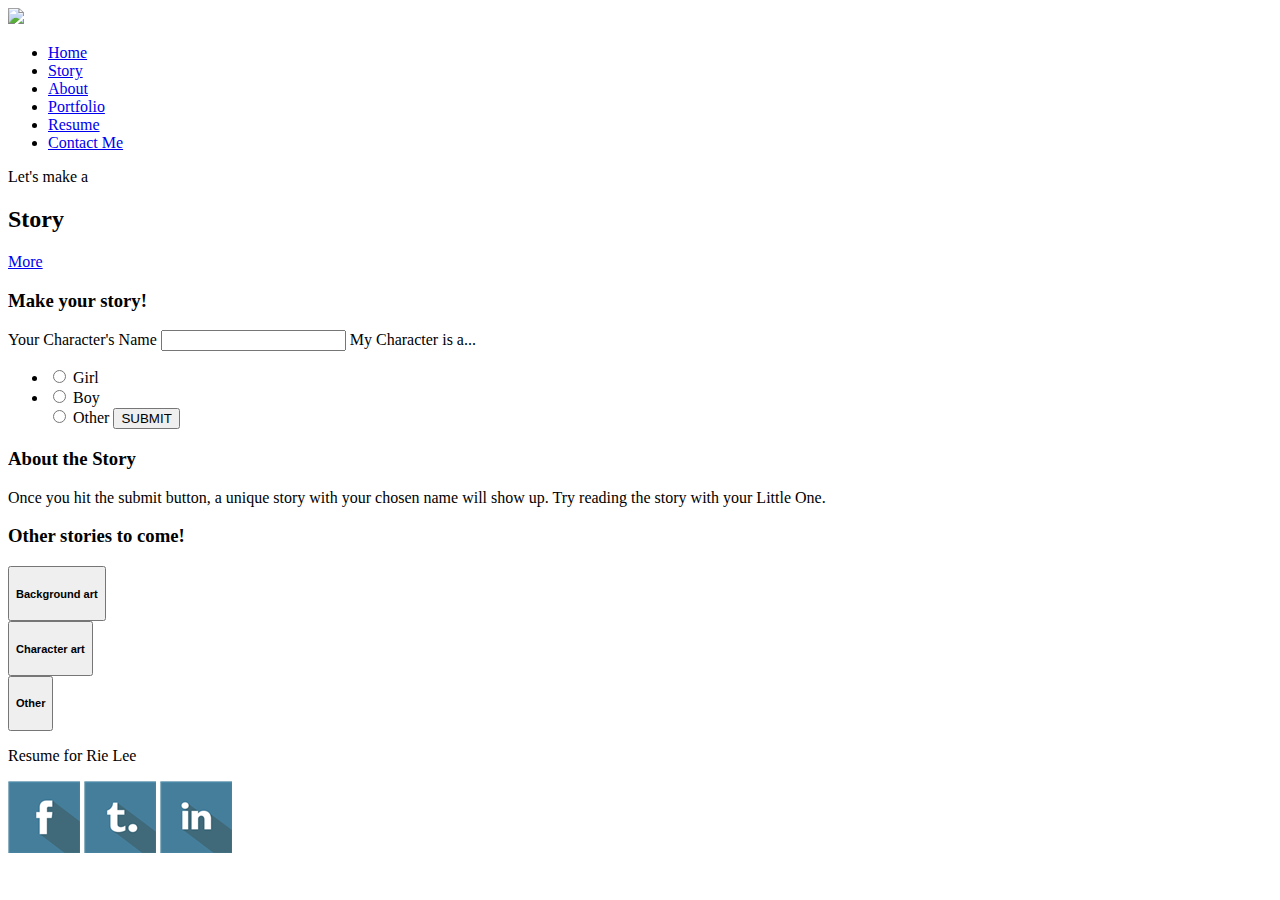
==== pop/index.html @ 54a5421c "Start" ====
<!DOCTYPE html>
<html lang="en">
<html>
	<head>
		<title>Iceland</title>
		<meta charset="utf-8"/>
		<link rel="stylesheet" href="assets/css/main.css"/>
		<link href="https://fonts.googleapis.com/css?family=Lato:400,400i|Raleway:500,600" rel="stylesheet">
	</head>
	<body>

		<!-- Header -->
			<header>
				<div class="starthome">
					<img src="images/home1.jpg"/>
				</div>
				<nav>
					<ul>
						<li><a href="#intro">Home</a></li>
						<li><a href="#one">Story</a></li>
						<li><a href="#two">About</a></li>
						<li><a href="#three">Portfolio</a></li>
						<li><a href="#four">Resume</a></li>
						<li><a href="#five">Contact Me</a></li>
					</ul>
				</nav>
			</header>

		<!-- Intro -->
			<section id="intro">
				<div class="content">
						<p>Let's make a</p>
						<h2>Story</h2>
				</div>
				<footer>
					<a href="#one" class="button style2 down">More</a>
					</footer>
			</section>

		<!-- One -->
			<section id="one" class="story">
				<div class="form-story">
      <form method="post">
        <h3 class="form-header">Make your story!</h3>
        <label>Your Character's Name</label>
        <input type="text" id="name">
				<label>My Character is a...</label>
				<ul>
 				<li>
					<input type="radio" id="f-option" name="selector">
	 				<label for="f-option">Girl</label>
 				</li>
 				<li>
	 			<input type="radio" id="m-option" name="selector">
	 			<label for="m-option">Boy</label>
 				</li>
				<input type="radio" id="x-option" name="selector">
	 			<label for="m-option">Other</label>
 				</li>
        <button id="submit">SUBMIT</button>
      </form>
			</section>

		<!-- Two -->
			<section id="two" class="about">
				<h3>About the Story</h3>
				<p>Once you hit the submit button, a unique story with your chosen name will show up. Try reading the story with your Little One. </p>
			</section>

			<!-- Three -->
			<section id="three" class="portfolio">
				<h3>Other stories to come!</h3>
				<p></p>
					 <section class="paintings">
						 <button id="bgart"><h5>Background art</h5></button>
						 <br>
						 <button id="charaart"><h5>Character art</h5></button>
						 <br>
						 <button id="otherart"><h5>Other</h5></button>
					 </section>
			</section>

			<!-- Four -->
			<section id="four" class="resume">
					<p>Resume for Rie Lee</p>
			</section>

			<!-- five -->

			<footer id="five">
			 <div>
			 	<a href="https://www.facebook.com/riewlee/"><img src="images/facebook.png"/></a>
				<a href="https://jupitrie.tumblr.com/"><img src="images/tumblr.png"/></a>
				<a href="https://www.linkedin.com/in/rie-grindall-648a57a0/"><img src="images/linkedin.png"/></a>
			 </div>
			</footer>

		<!-- Scripts -->
			<script src="assets/js/jquery-2.1.3.js"></script>
			<script src="main.js"></script>
	</body>
</html>
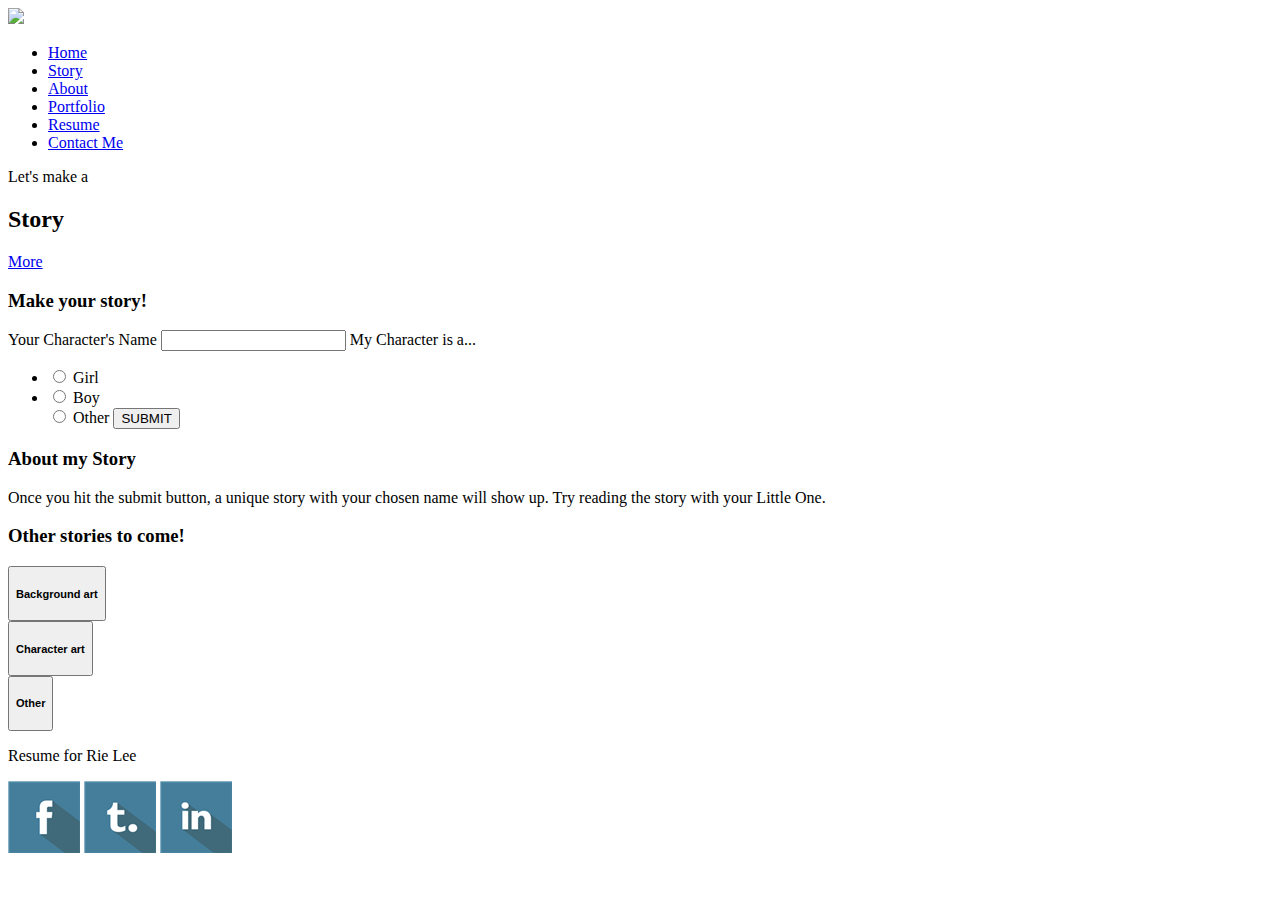
==== commit f2ea5ec1: "change the copy" ====
--- a/pop/index.html
+++ b/pop/index.html
@@ -63,7 +63,7 @@
 
 		<!-- Two -->
 			<section id="two" class="about">
-				<h3>About the Story</h3>
+				<h3>About my Story</h3>
 				<p>Once you hit the submit button, a unique story with your chosen name will show up. Try reading the story with your Little One. </p>
 			</section>
 
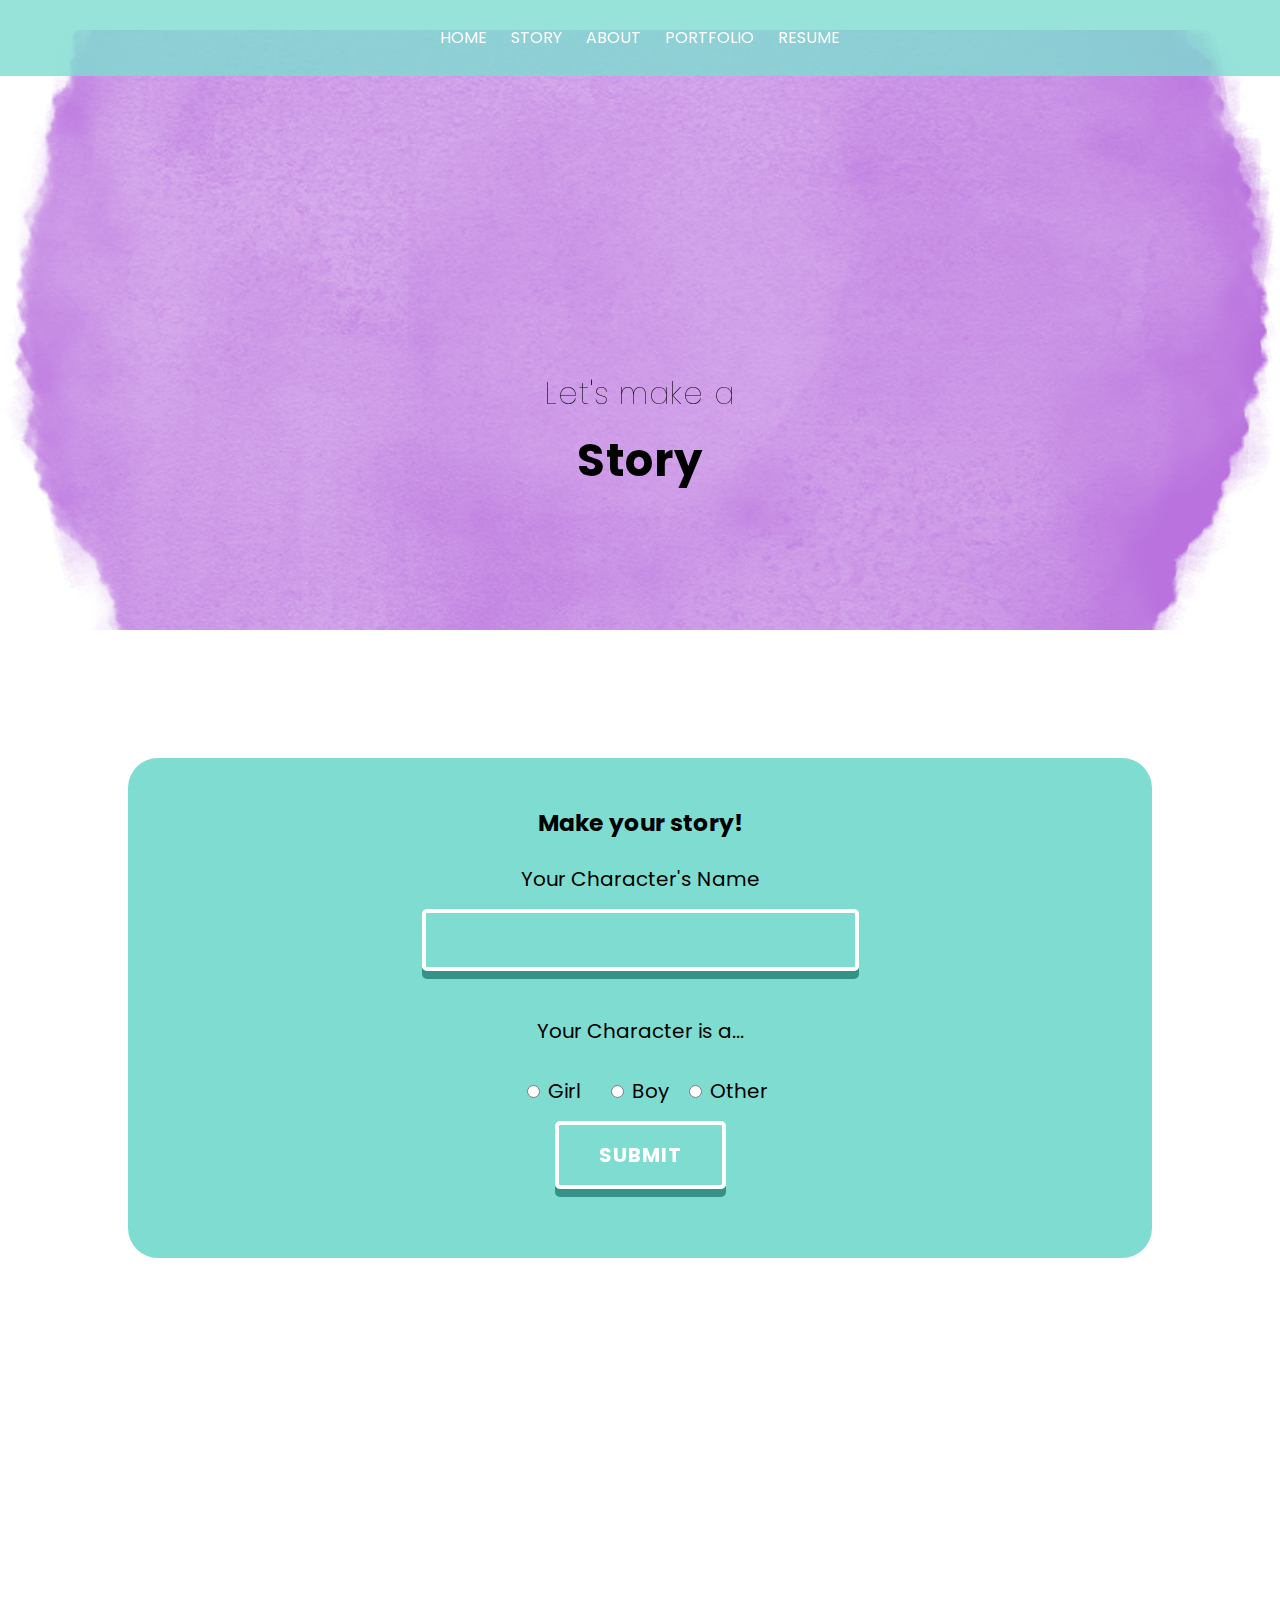
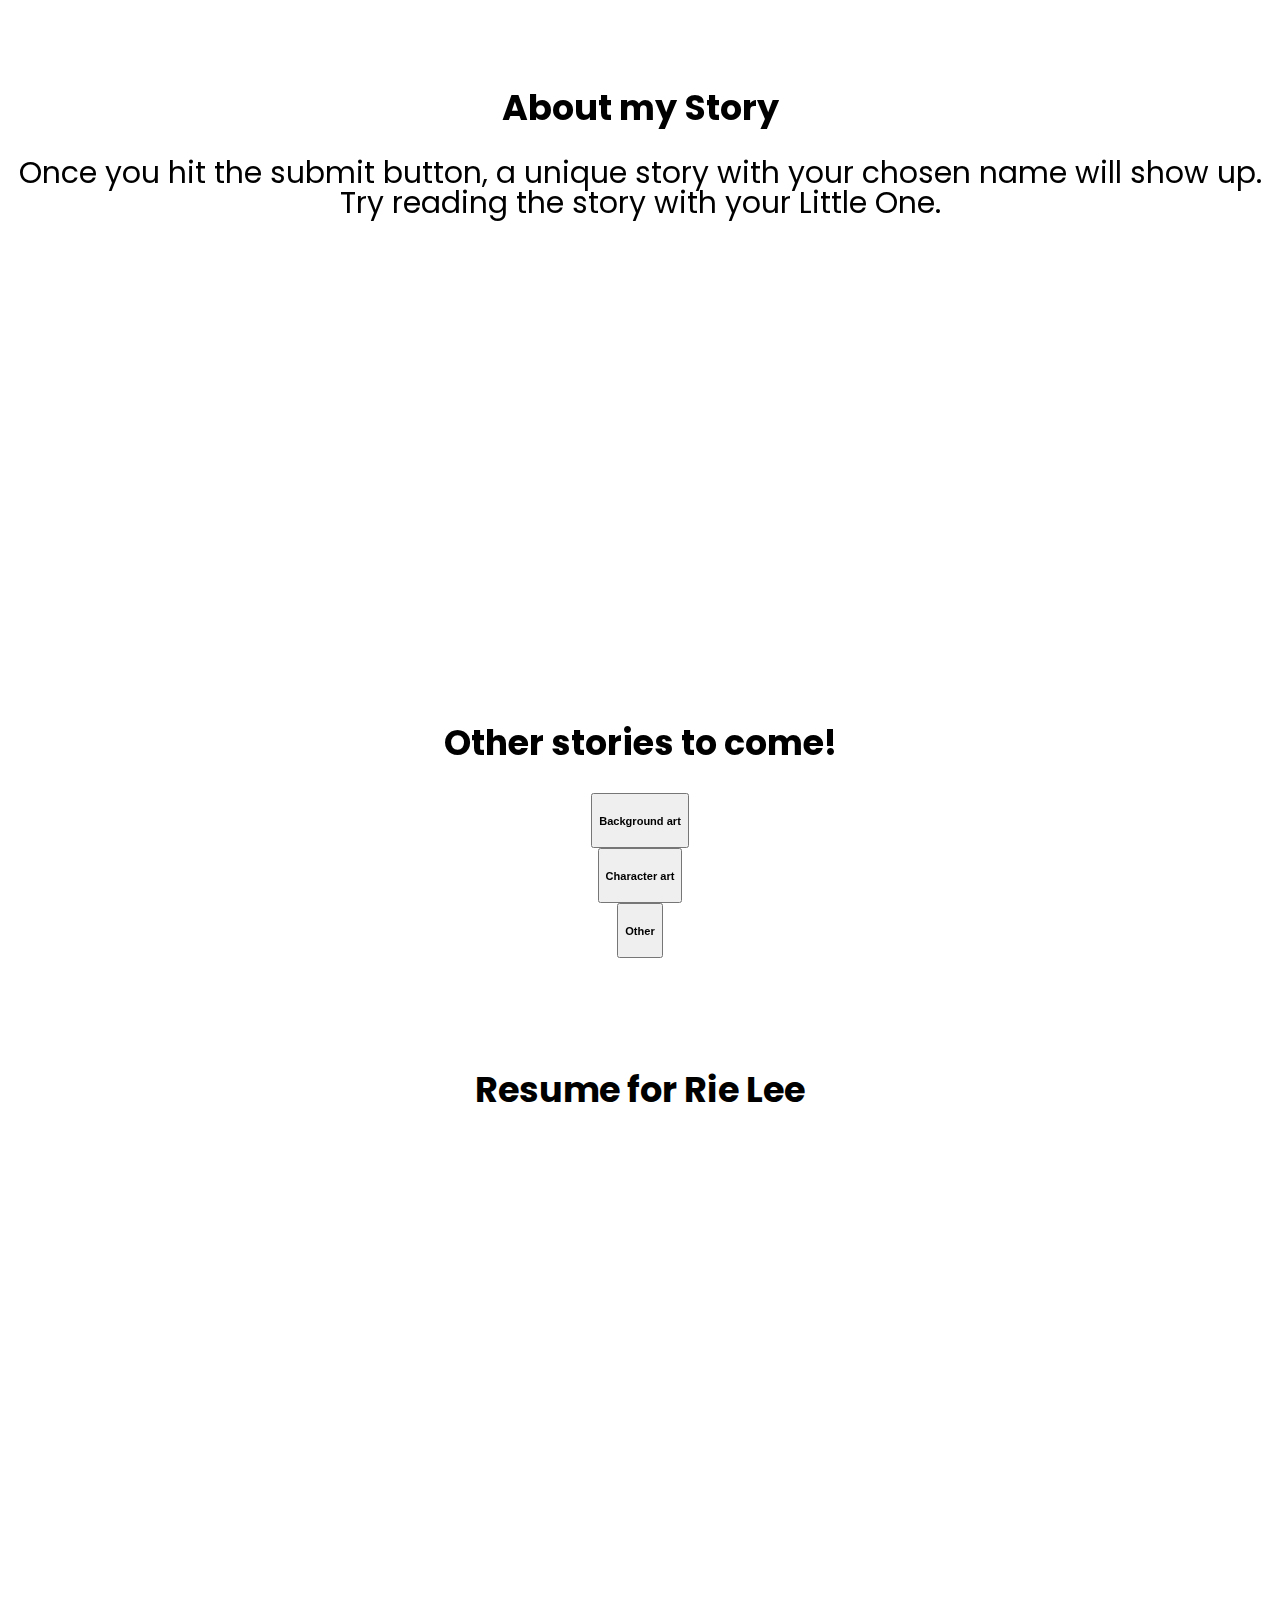
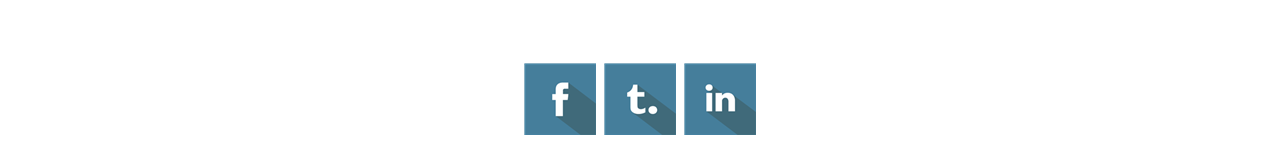
==== commit 464c07d3: "added new css" ====
--- a/pop/index.html
+++ b/pop/index.html
@@ -2,17 +2,16 @@
 <html lang="en">
 <html>
 	<head>
-		<title>Iceland</title>
+		<title>Story Time</title>
 		<meta charset="utf-8"/>
-		<link rel="stylesheet" href="assets/css/main.css"/>
-		<link href="https://fonts.googleapis.com/css?family=Lato:400,400i|Raleway:500,600" rel="stylesheet">
+		<link rel="stylesheet" href="css/main1.css"/>
+<link href="https://fonts.googleapis.com/css?family=Poppins" rel="stylesheet">
 	</head>
 	<body>
 
 		<!-- Header -->
 			<header>
 				<div class="starthome">
-					<img src="images/home1.jpg"/>
 				</div>
 				<nav>
 					<ul>
@@ -21,7 +20,6 @@
 						<li><a href="#two">About</a></li>
 						<li><a href="#three">Portfolio</a></li>
 						<li><a href="#four">Resume</a></li>
-						<li><a href="#five">Contact Me</a></li>
 					</ul>
 				</nav>
 			</header>
@@ -32,9 +30,6 @@
 						<p>Let's make a</p>
 						<h2>Story</h2>
 				</div>
-				<footer>
-					<a href="#one" class="button style2 down">More</a>
-					</footer>
 			</section>
 
 		<!-- One -->
@@ -42,9 +37,9 @@
 				<div class="form-story">
       <form method="post">
         <h3 class="form-header">Make your story!</h3>
-        <label>Your Character's Name</label>
-        <input type="text" id="name">
-				<label>My Character is a...</label>
+        <label>Your Character's Name</label><br>
+        <input type="text" id="name"><br><br>
+				<label>Your Character is a...</label><br>
 				<ul>
  				<li>
 					<input type="radio" id="f-option" name="selector">
@@ -56,7 +51,7 @@
  				</li>
 				<input type="radio" id="x-option" name="selector">
 	 			<label for="m-option">Other</label>
- 				</li>
+			</li><br>
         <button id="submit">SUBMIT</button>
       </form>
 			</section>
@@ -82,7 +77,7 @@
 
 			<!-- Four -->
 			<section id="four" class="resume">
-					<p>Resume for Rie Lee</p>
+					<h3>Resume for Rie Lee</h3>
 			</section>
 
 			<!-- five -->
--- a/pop/css/main1.css
+++ b/pop/css/main1.css
@@ -0,0 +1,179 @@
+/*body*/
+html {
+  height: 100%;
+}
+
+body {
+  font-family: 'Poppins', sans-serif;
+  font-size: 30px;
+  height: 100%;
+  min-width: 320px;
+  margin: 0;
+  text-align: center;
+  margin-top: 0;
+}
+
+  nav {
+    position: fixed;
+    text-transform: uppercase;
+    top: 0;
+    font-size: 16px;
+    background: rgba(125,220,208,0.8);
+    line-height: 1.5em;
+    width: 100%;
+    text-align: center;
+
+    /*display: none;*/
+  }
+
+  nav a::before {
+    color: #fff;
+    content: attr(data-hover);
+    position: absolute;
+    -webkit-transition: -webkit-transform 0.3s, opacity 0.3s;
+    -moz-transition: -moz-transform 0.3s, opacity 0.3s;
+    transition: transform 0.3s, opacity 0.3s;
+  }
+
+
+
+
+  ul {
+    padding: 10px;
+
+  }
+nav a{
+  color: white;
+  text-decoration: none;
+
+}
+  li {
+    display: inline;
+    padding: 0px 10px 0px 10px;
+}
+
+  section {
+  display: block;
+  height: 600px;
+  background-size: cover;
+  background-position: center;
+
+}
+
+  img {
+
+}
+/*header*/
+
+#intro {
+  background-image: url("../images/solid.png");
+  background-size: cover;
+  font-weight: lighter;
+  height: 600px;
+  margin: auto;
+  vertical-align: middle;
+}
+.content {
+  top: 50%;
+  transform: translateY(50%);
+  line-height: 1em;
+  position: relative;
+  letter-spacing: 1px;
+}
+
+#intro p h2 {
+
+
+}
+/*one*/
+
+#one {
+  background-image: url(images/book2.jpg);
+
+
+}
+
+form {
+  background-color: #7fdcd0;
+  font-size: 20px;
+  padding: 24px;
+  margin: 10%;
+  border-radius: 30px;
+}
+
+#submit:hover {
+    background-color: rgba(255, 255, 255, 0.5);
+    color: #369286;
+    top: 2px;
+    box-shadow: 0 4px #369286;
+    transition: all .5s ease-in-out;
+}
+#submit {
+    box-shadow: 0 8px #369286;
+    border: solid 4px white;
+    font-family: inherit;
+    font-size: inherit;
+    color: white;
+    background: none;
+    cursor: pointer;
+    padding: 15px 40px;
+    display: inline-block;
+    margin: 15px 30px;
+    text-transform: uppercase;
+    letter-spacing: 1px;
+    font-weight: 700;
+    outline: none;
+    position: relative;
+    border-radius: 5px;
+}
+
+#name {
+    box-shadow: 0 8px #369286;
+    border: solid 4px white;
+    font-family: inherit;
+    font-size: inherit;
+    color: white;
+    background: none;
+    cursor: pointer;
+    padding: 12px 18px;
+    display: inline-block;
+    margin: 15px 30px;
+    letter-spacing: 1px;
+    font-weight: 700;
+    border-radius: 5px;
+}
+
+
+/*two*/
+
+#two {
+  background-image: url(images/book2.jpg);
+  top: 50%;
+  transform: translateY(50%);
+  line-height: 1em;
+}
+
+/*three*/
+
+#three {
+  background-image: url(images/book2.jpg);
+  top: 50%;
+  transform: translateY(50%);
+  line-height: 1em;
+}
+
+.paintings {
+  display: inline;
+}
+
+/*four*/
+
+#four {
+  background-image: url(images/book2.jpg);
+}
+
+/*footer*/
+
+#five {
+  background-image: url(images/endbook.jpg);
+}
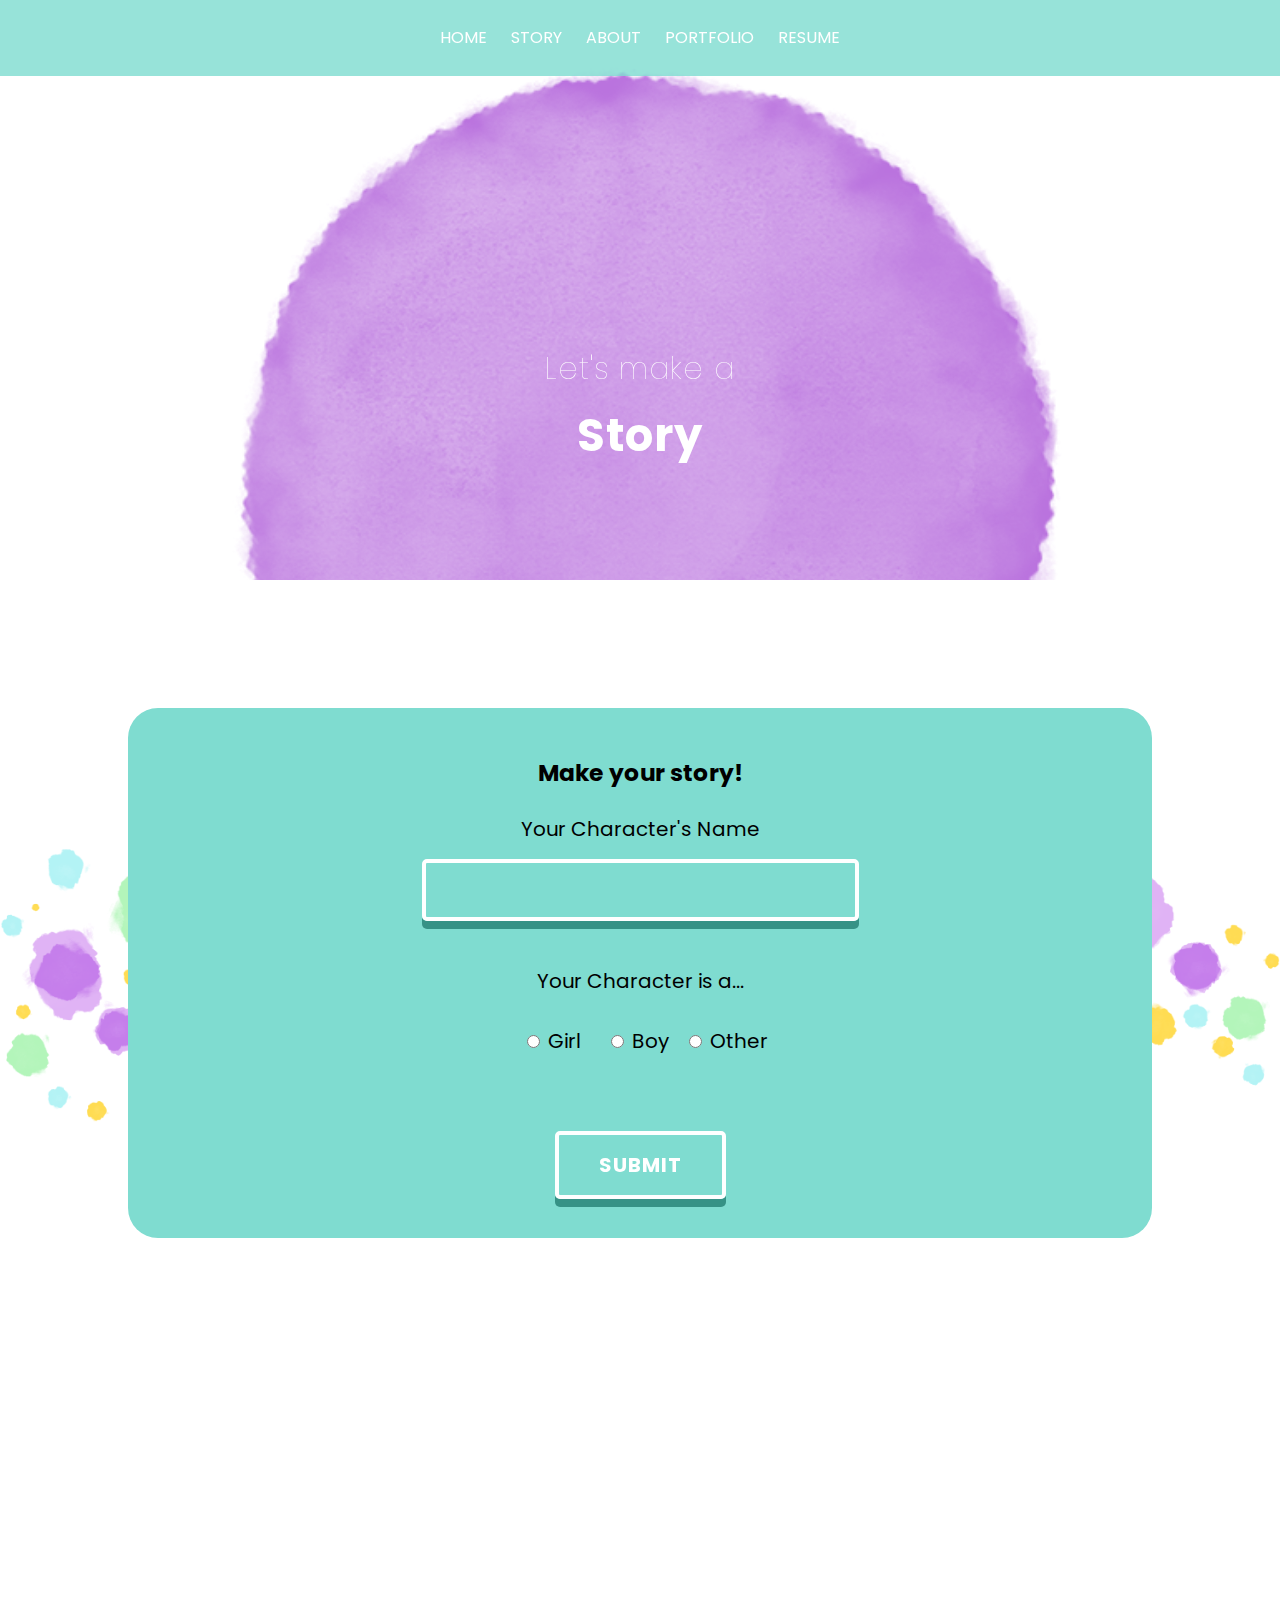
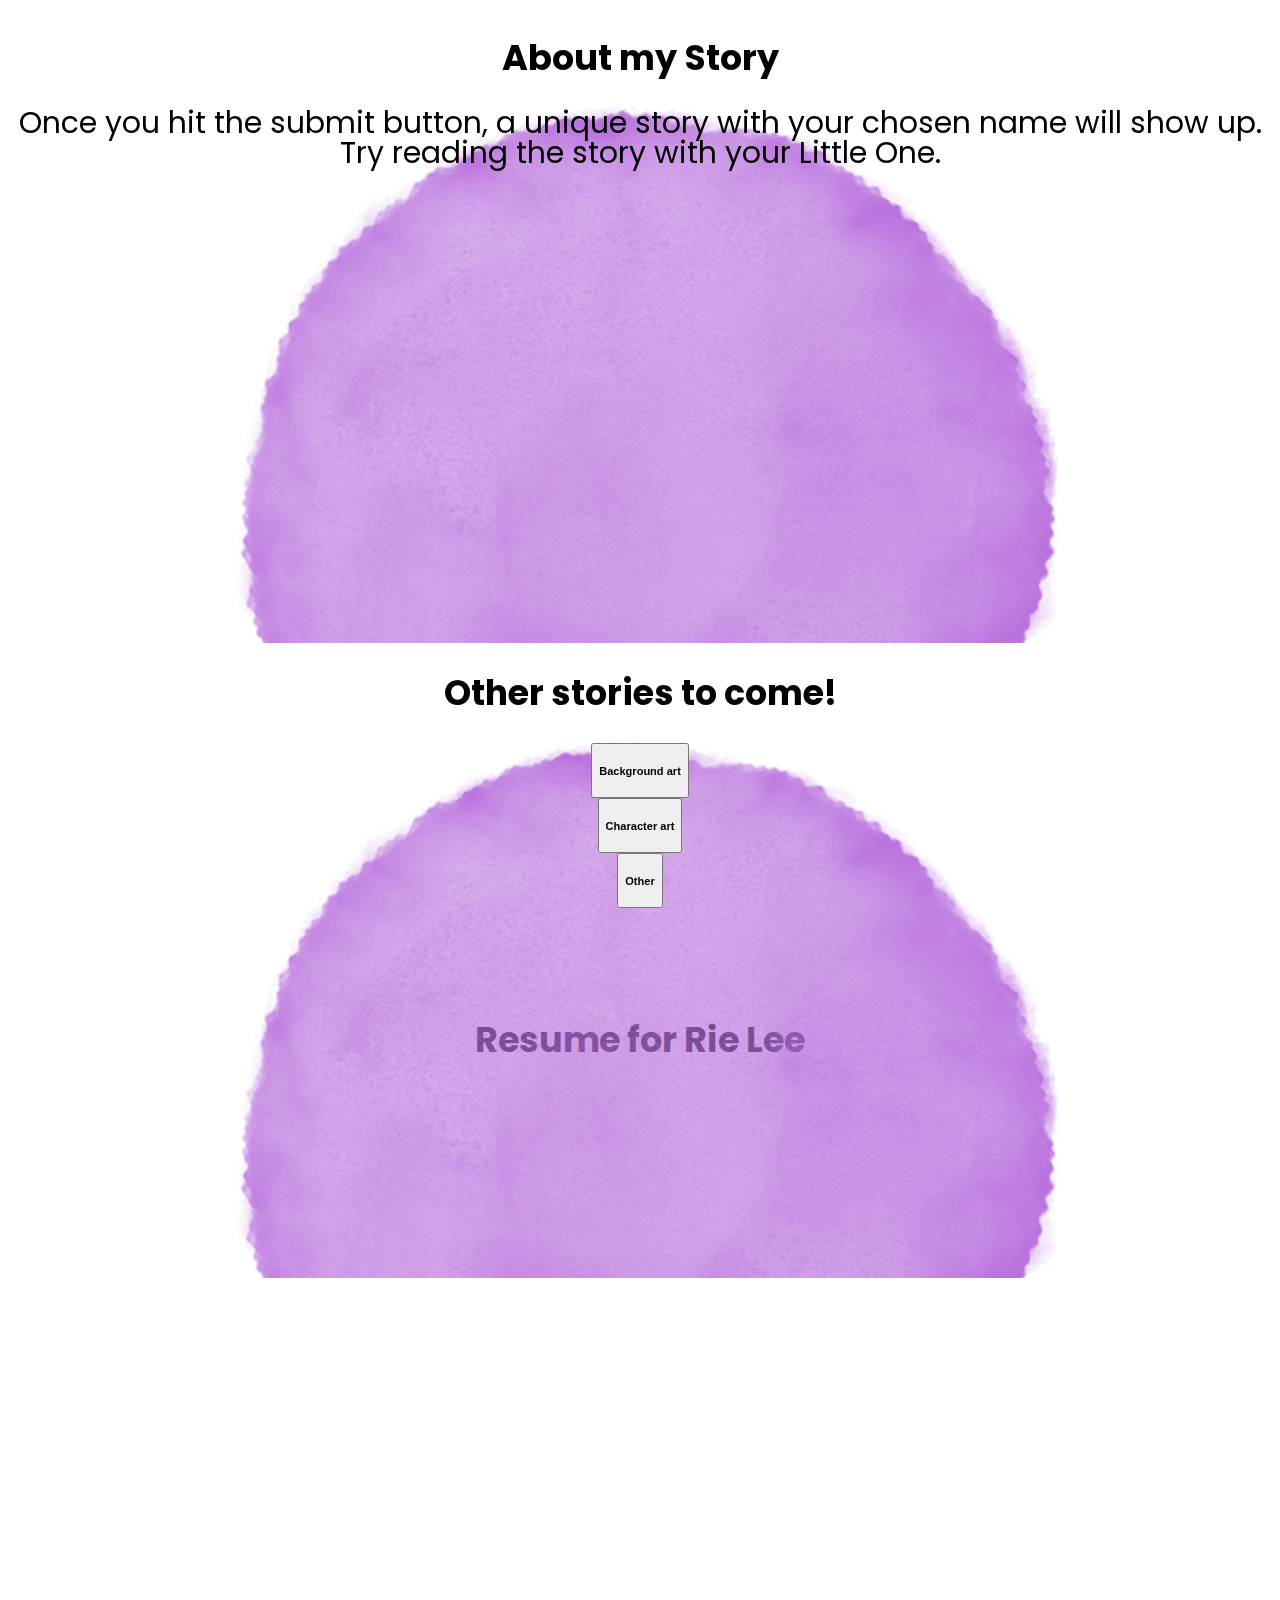
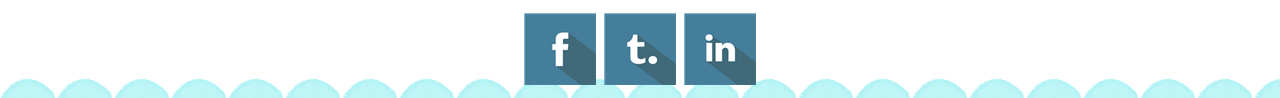
==== commit 7328ce7d: "Able to link stories onto 'submit' button" ====
--- a/pop/index.html
+++ b/pop/index.html
@@ -35,31 +35,35 @@
 		<!-- One -->
 			<section id="one" class="story">
 				<div class="form-story">
-      <form method="post">
+      <form name="storytime" method="post" id="storytime">
         <h3 class="form-header">Make your story!</h3>
         <label>Your Character's Name</label><br>
         <input type="text" id="name"><br><br>
 				<label>Your Character is a...</label><br>
-				<ul>
+				<ul id="gender">
  				<li>
 					<input type="radio" id="f-option" name="selector">
 	 				<label for="f-option">Girl</label>
  				</li>
  				<li>
-	 			<input type="radio" id="m-option" name="selector">
+	 				<input type="radio" id="m-option" name="selector">
 	 			<label for="m-option">Boy</label>
  				</li>
-				<input type="radio" id="x-option" name="selector">
-	 			<label for="m-option">Other</label>
-			</li><br>
+					<input type="radio" id="x-option" name="selector">
+	 			<label for="x-option">Other</label>
+				</li>
+				</ul><br>
         <button id="submit">SUBMIT</button>
       </form>
 			</section>
 
 		<!-- Two -->
 			<section id="two" class="about">
-				<h3>About my Story</h3>
-				<p>Once you hit the submit button, a unique story with your chosen name will show up. Try reading the story with your Little One. </p>
+				<article>
+					<h3>About my Story</h3>
+								<p>Once you hit the submit button, a unique story with your chosen name will show up. Try reading the story with your Little One. </p>
+
+				</article>
 			</section>
 
 			<!-- Three -->
@@ -91,7 +95,7 @@
 			</footer>
 
 		<!-- Scripts -->
-			<script src="assets/js/jquery-2.1.3.js"></script>
-			<script src="main.js"></script>
+			<script src="js/jquery-2.1.3.js"></script>
+			<script src="js/main.js"></script>
 	</body>
 </html>
--- a/pop/css/main1.css
+++ b/pop/css/main1.css
@@ -1,7 +1,4 @@
 /*body*/
-html {
-  height: 100%;
-}
 
 body {
   font-family: 'Poppins', sans-serif;
@@ -65,13 +62,18 @@
 }
 /*header*/
 
+header {
+  height: 0px;
+}
+
 #intro {
   background-image: url("../images/solid.png");
   background-size: cover;
   font-weight: lighter;
-  height: 600px;
+  height: 550px;
   margin: auto;
   vertical-align: middle;
+  color: white;
 }
 .content {
   top: 50%;
@@ -88,7 +90,8 @@
 /*one*/
 
 #one {
-  background-image: url(images/book2.jpg);
+  background-image: url("../images/drips.png");
+  background-size: cover;
 
 
 }
@@ -147,7 +150,8 @@
 /*two*/
 
 #two {
-  background-image: url(images/book2.jpg);
+  background-image: url("../images/solid.png");
+  background-size: cover;
   top: 50%;
   transform: translateY(50%);
   line-height: 1em;
@@ -156,7 +160,8 @@
 /*three*/
 
 #three {
-  background-image: url(images/book2.jpg);
+  background-image: url("../images/solid.png");
+  background-size: cover;
   top: 50%;
   transform: translateY(50%);
   line-height: 1em;
@@ -169,11 +174,13 @@
 /*four*/
 
 #four {
-  background-image: url(images/book2.jpg);
+  /*background-image: url("../images/solid.png");*/
+  background-position: bottom;
 }
 
 /*footer*/
 
 #five {
-  background-image: url(images/endbook.jpg);
+  background-image: url("../images/bottom.png");
+  background-size: contain;
 }
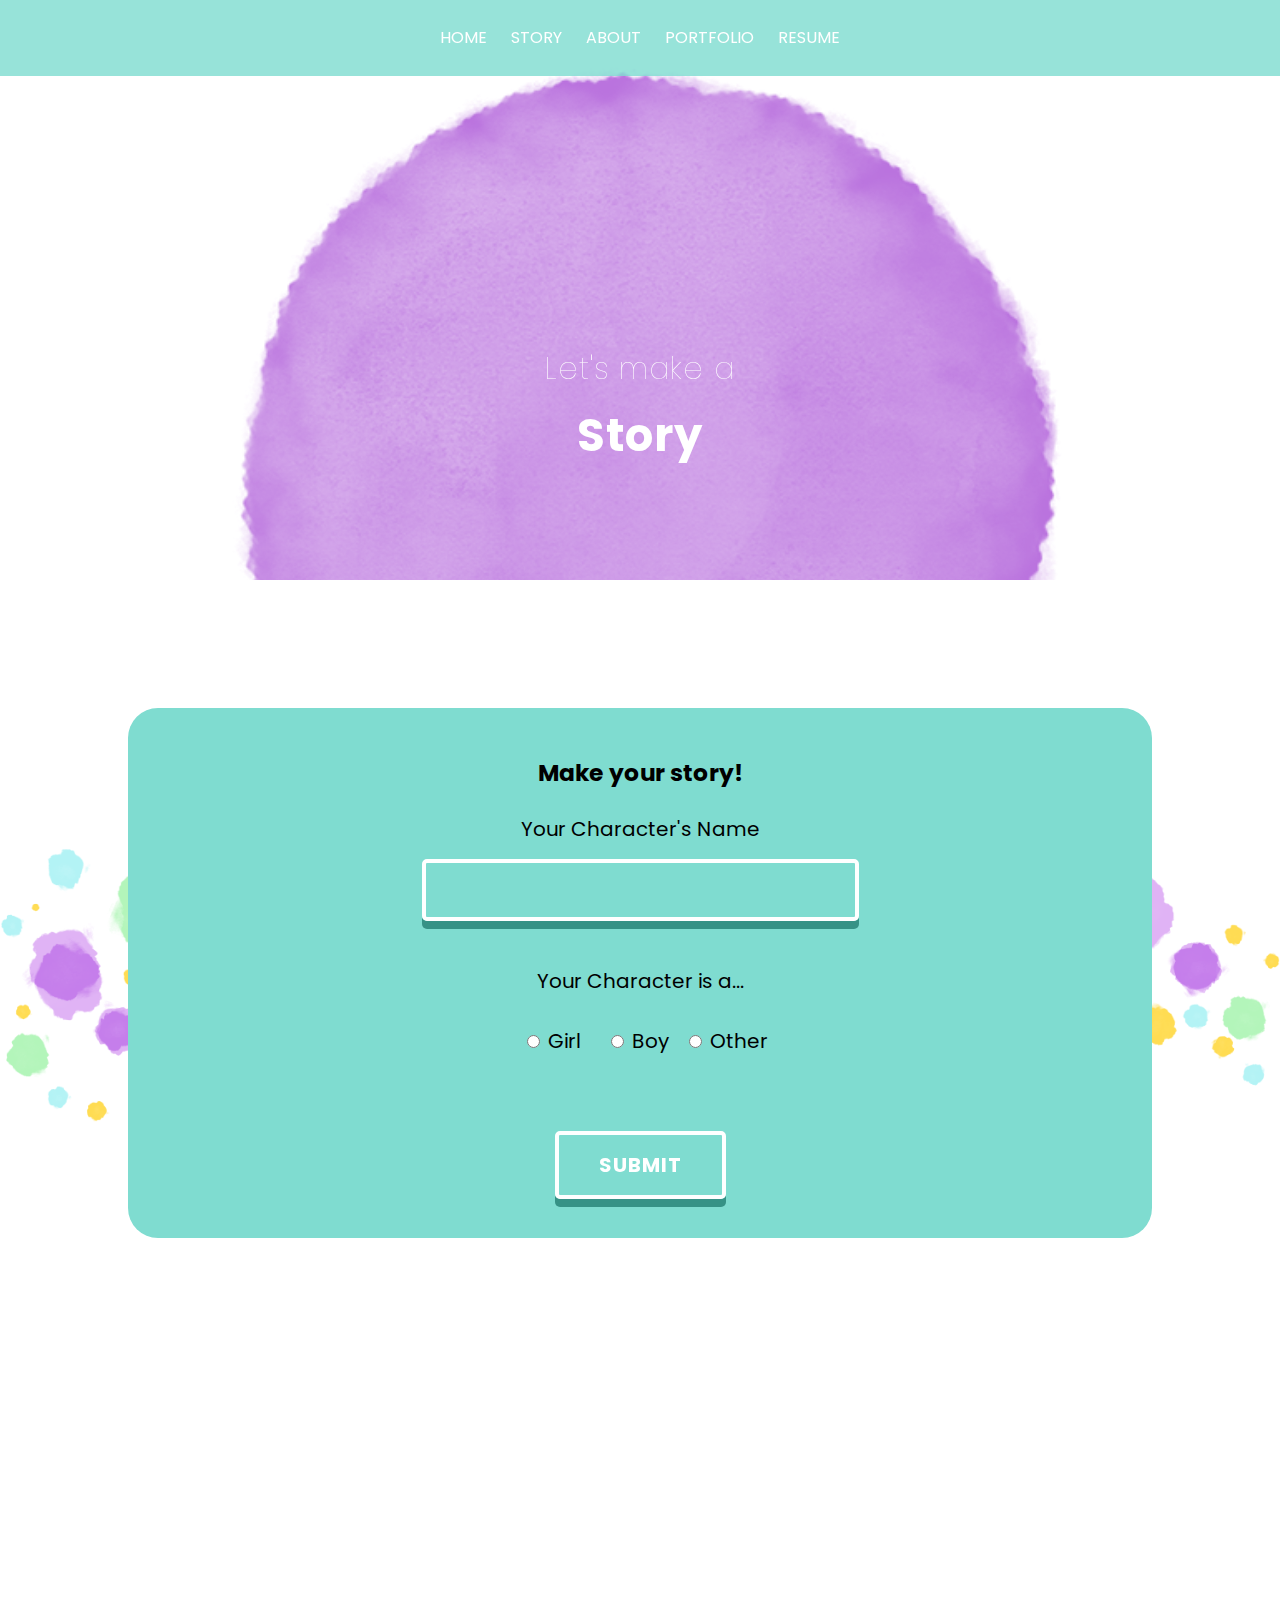
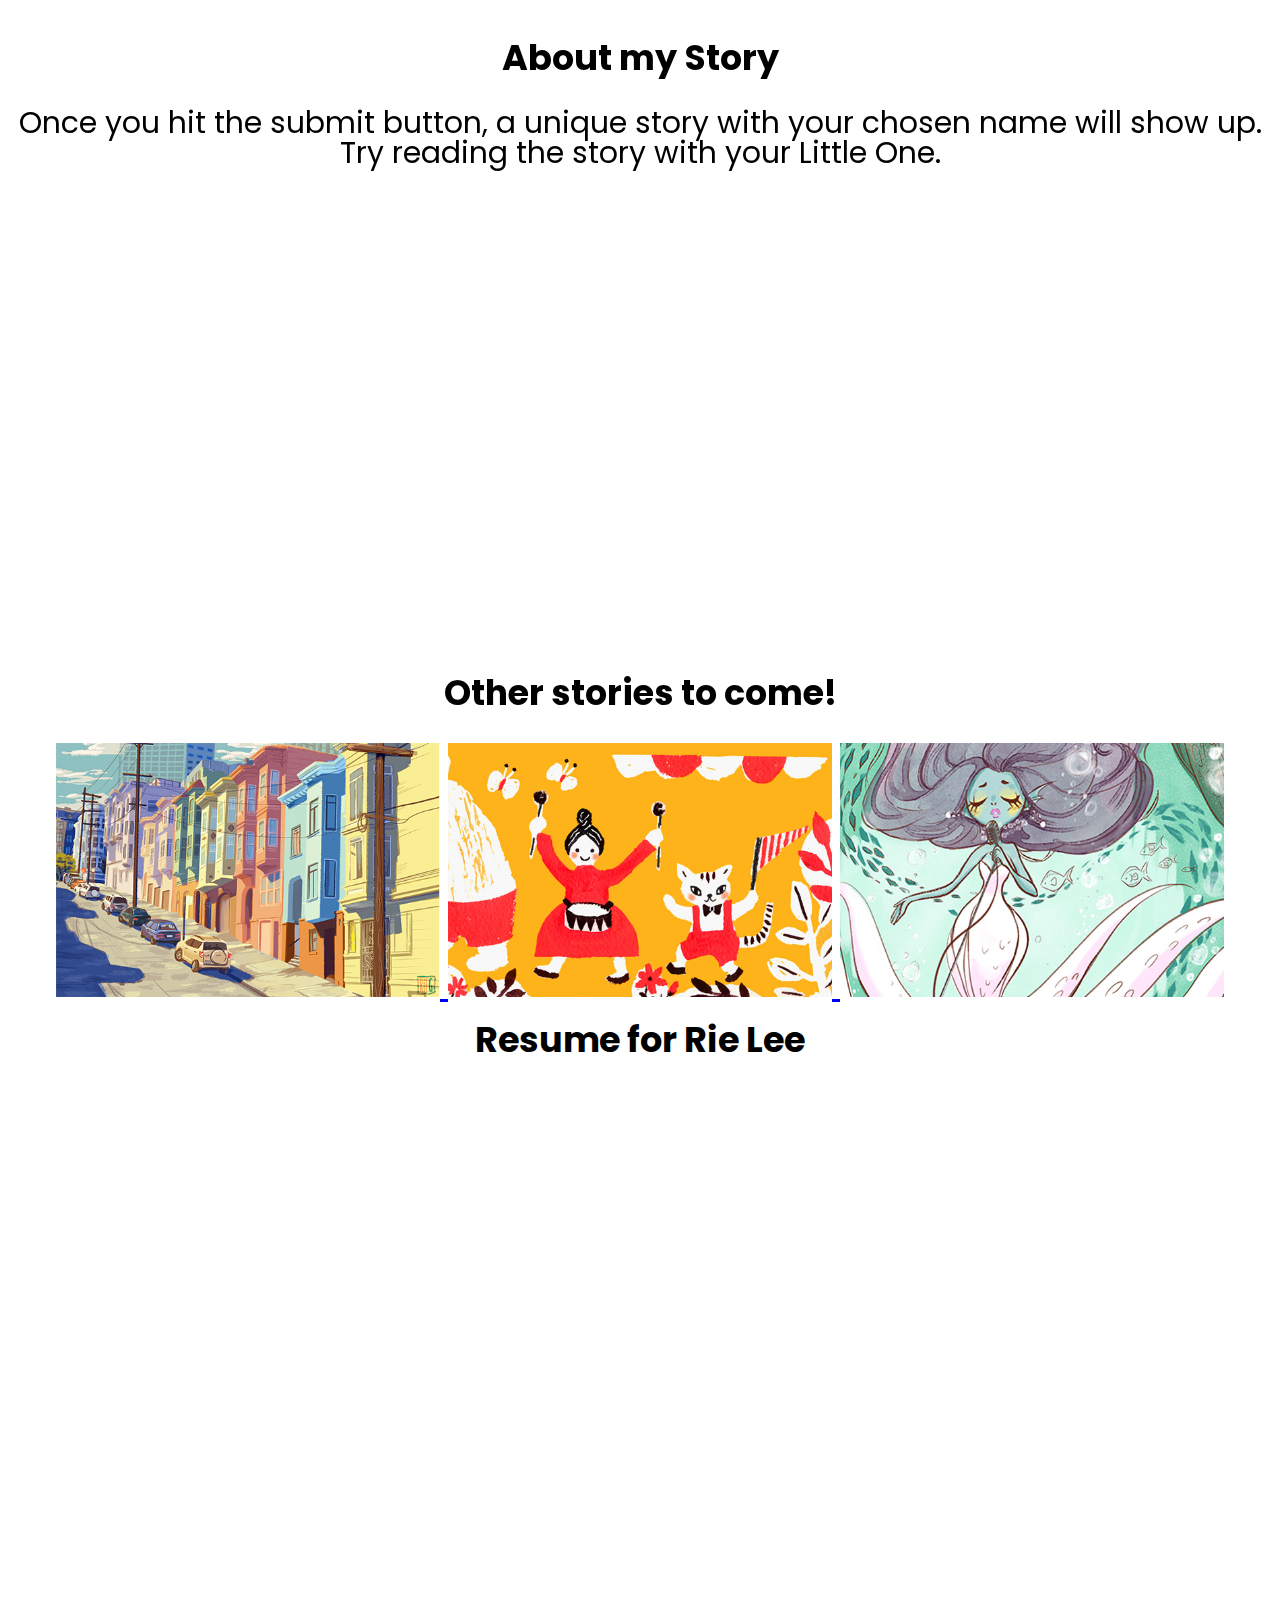
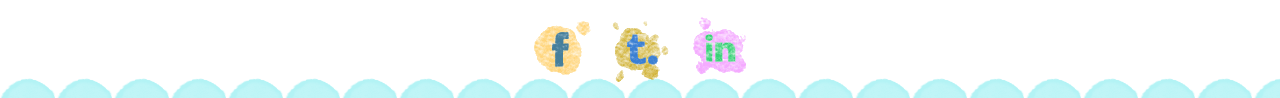
==== commit 2d351889: "Changed some jQuery" ====
--- a/pop/index.html
+++ b/pop/index.html
@@ -8,7 +8,9 @@
 <link href="https://fonts.googleapis.com/css?family=Poppins" rel="stylesheet">
 	</head>
 	<body>
-
+	<?php
+		echo 'hello world';
+	?>
 		<!-- Header -->
 			<header>
 				<div class="starthome">
@@ -38,7 +40,7 @@
       <form name="storytime" method="post" id="storytime">
         <h3 class="form-header">Make your story!</h3>
         <label>Your Character's Name</label><br>
-        <input type="text" id="name"><br><br>
+        <input type="text" id="name" name="name"><br><br>
 				<label>Your Character is a...</label><br>
 				<ul id="gender">
  				<li>
@@ -53,7 +55,7 @@
 	 			<label for="x-option">Other</label>
 				</li>
 				</ul><br>
-        <button id="submit">SUBMIT</button>
+        <button onclick="myFunction()" id="submit">SUBMIT</button>
       </form>
 			</section>
 
@@ -71,11 +73,15 @@
 				<h3>Other stories to come!</h3>
 				<p></p>
 					 <section class="paintings">
-						 <button id="bgart"><h5>Background art</h5></button>
-						 <br>
-						 <button id="charaart"><h5>Character art</h5></button>
-						 <br>
-						 <button id="otherart"><h5>Other</h5></button>
+						 <a href="#">
+  						<img src="images/art1.jpg" alt="background_art">
+							</a>
+						 <a href="#">
+  						<img src="images/art2.jpg" alt="chara_art">
+							</a>
+						 <a href="#">
+ 						 <img src="images/art3.jpg" alt="other_art">
+ 						 </a>
 					 </section>
 			</section>
 
--- a/pop/css/main1.css
+++ b/pop/css/main1.css
@@ -150,7 +150,7 @@
 /*two*/
 
 #two {
-  background-image: url("../images/solid.png");
+  /*background-image: url("../images/solid.png");*/
   background-size: cover;
   top: 50%;
   transform: translateY(50%);
@@ -160,15 +160,16 @@
 /*three*/
 
 #three {
-  background-image: url("../images/solid.png");
+  /*background-image: url("../images/solid.png");*/
   background-size: cover;
   top: 50%;
   transform: translateY(50%);
   line-height: 1em;
 }
 
-.paintings {
-  display: inline;
+.paintings img {
+  display: inline-block;
+  width: 30%;
 }
 
 /*four*/
@@ -184,3 +185,79 @@
   background-image: url("../images/bottom.png");
   background-size: contain;
 }
+
+/*story_structure*/
+
+/*#e6d36b*/
+
+.farstory h2 {
+  font-size: 30px;
+  margin-top: 0;
+  padding-left: 3%;
+  padding-right: 3%;
+  z-index: 60;
+}
+
+.farstory img {
+  display: inline-block;
+  max-width: 55%;
+}
+
+#mommy {
+  z-index: 40;
+  position: relative;
+  left: 12px;
+}
+#mommytall {
+  z-index: 30;
+  position: relative;
+
+}
+
+#startgirl, #startboy, #startx {
+  background-color: #e6d36b;
+  /*height: 500px;*/
+  text-align: left;
+  padding: 0;
+}
+
+#startgirl2, #startboy2, #startx2 {
+  background-color: #e66b6b;
+  /*height: 500px;*/
+  text-align: right;
+}
+#startgirl3, #startboy3, #startx3 {
+  background-color: #316368;
+  /*height: 500px;*/
+}
+
+#startgirl4, #startboy4, #startx4 {
+  /*height: 700px;*/
+}
+
+#startgirl5, #startboy5, #startx5 {
+  background-color: #e6d36b;
+  /*height: 600px;*/
+}
+
+#startgirl6, #startboy6, #startx6 {
+  background-color: #b497cf;
+  /*height: 600px;*/
+}
+#startgirl7 {
+  background-image: url("images/7g.png");
+  background-size: cover;
+  /*height: 600px;*/
+
+}
+
+#startgirl8, #startboy8, #startx8 {
+  background-color: #e66b6b;
+  /*height: 600px;*/
+}
+
+.end {
+  height: 400px;
+  background-image: url("../images/bottom.png");
+  background-size: cover;
+}
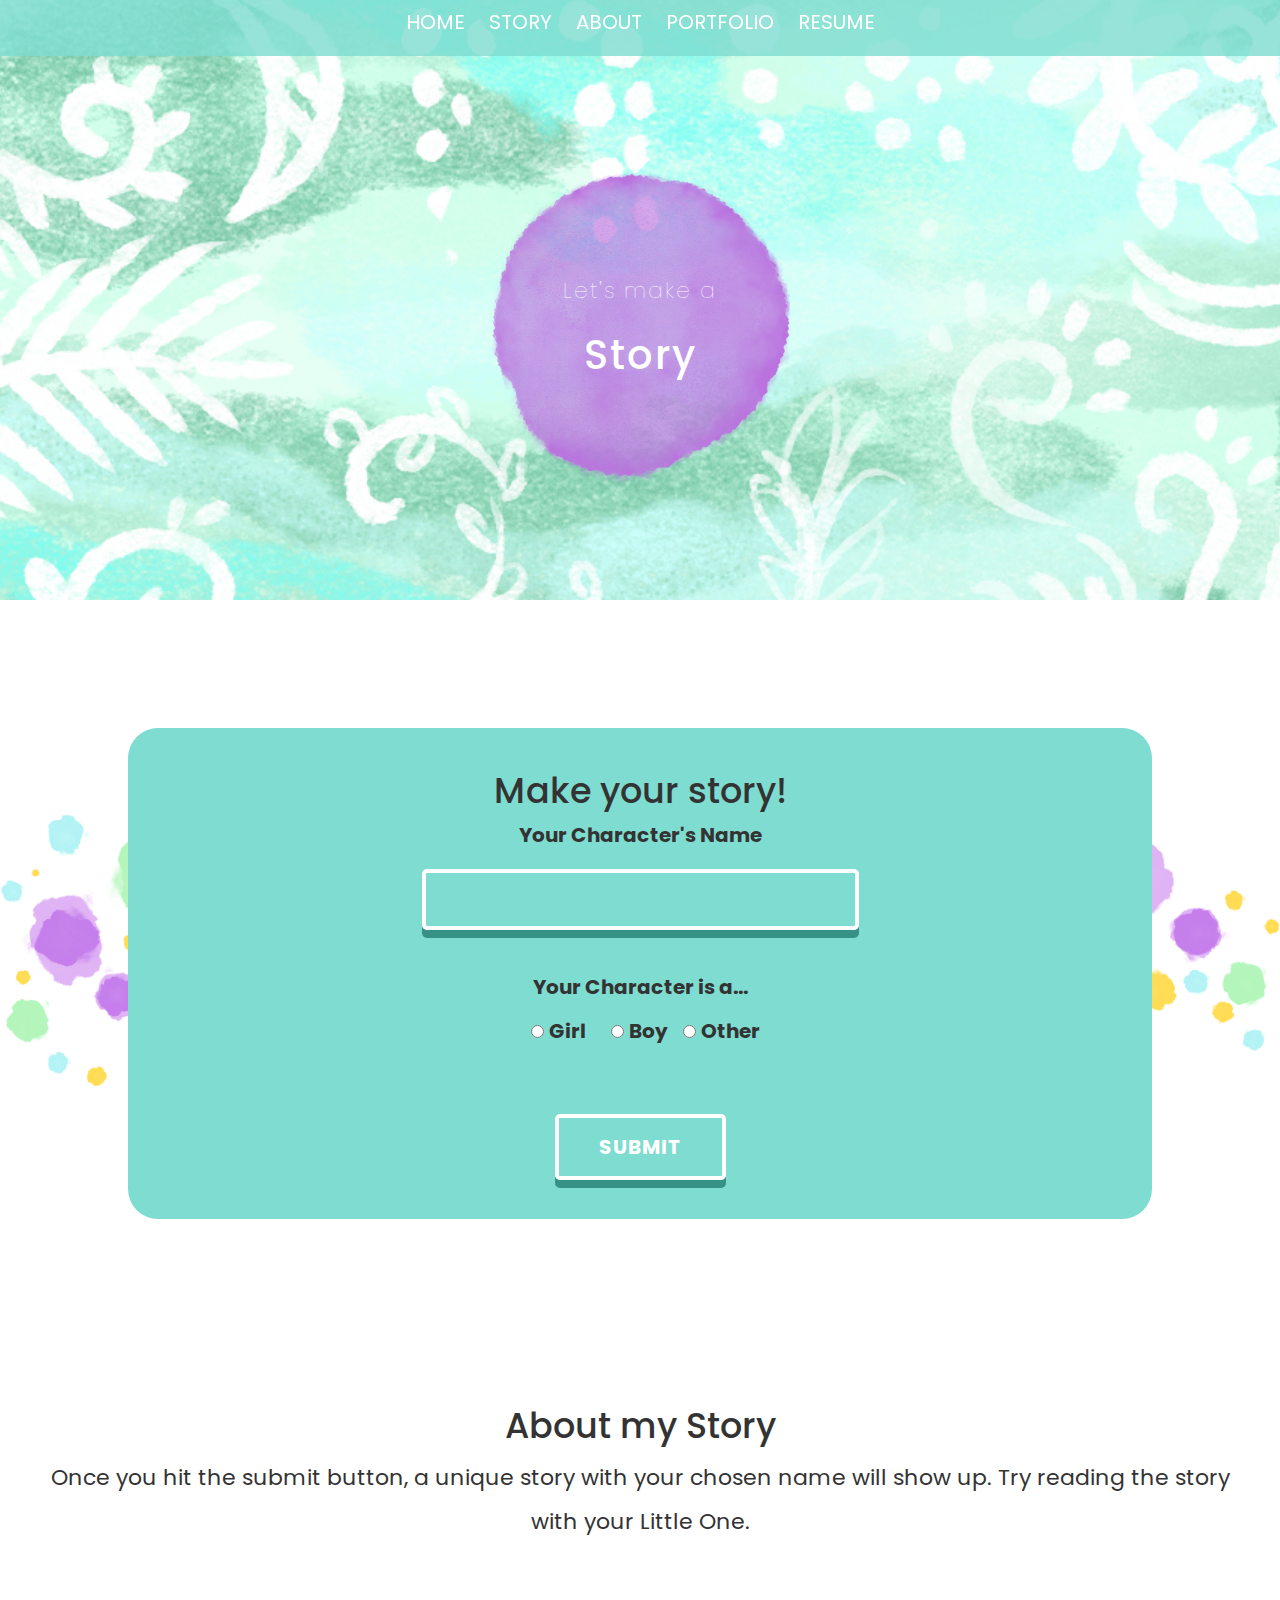
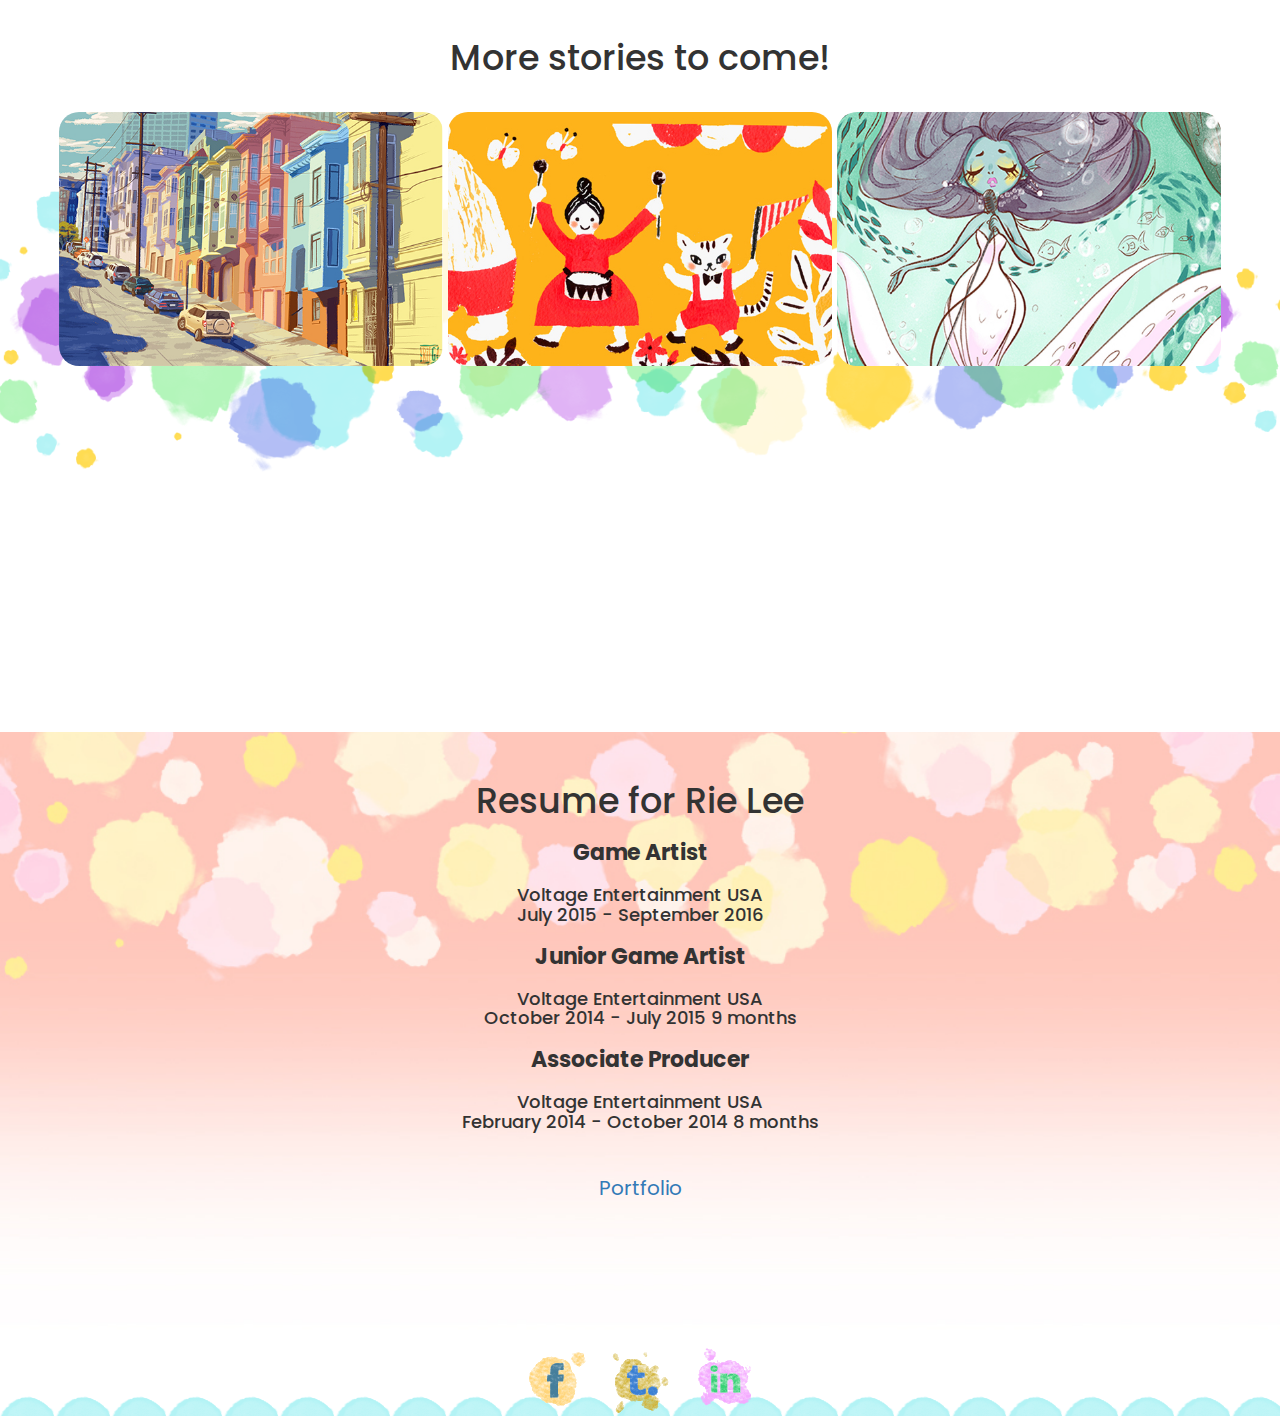
==== commit 4e4ff8ae: "adding more css" ====
--- a/pop/index.html
+++ b/pop/index.html
@@ -4,35 +4,32 @@
 	<head>
 		<title>Story Time</title>
 		<meta charset="utf-8"/>
+		 <link rel="stylesheet" href="css/bootstrap.css">
 		<link rel="stylesheet" href="css/main1.css"/>
 <link href="https://fonts.googleapis.com/css?family=Poppins" rel="stylesheet">
 	</head>
 	<body>
-	<?php
-		echo 'hello world';
-	?>
 		<!-- Header -->
 			<header>
 				<div class="starthome">
-				</div>
-				<nav>
-					<ul>
-						<li><a href="#intro">Home</a></li>
-						<li><a href="#one">Story</a></li>
-						<li><a href="#two">About</a></li>
-						<li><a href="#three">Portfolio</a></li>
-						<li><a href="#four">Resume</a></li>
-					</ul>
-				</nav>
+				<!-- Intro -->
+					<section id="intro">
+						<div class="content">
+								<p>Let's make a</p>
+								<h2>Story</h2>
+						</div>
+					</section>
 			</header>
 
-		<!-- Intro -->
-			<section id="intro">
-				<div class="content">
-						<p>Let's make a</p>
-						<h2>Story</h2>
-				</div>
-			</section>
+			<nav>
+				<ul>
+					<li><a href="#intro">Home</a></li>
+					<li><a href="#one">Story</a></li>
+					<li><a href="#two">About</a></li>
+					<li><a href="#three">Portfolio</a></li>
+					<li><a href="#four">Resume</a></li>
+				</ul>
+			</nav>
 
 		<!-- One -->
 			<section id="one" class="story">
@@ -44,18 +41,18 @@
 				<label>Your Character is a...</label><br>
 				<ul id="gender">
  				<li>
-					<input type="radio" id="f-option" name="selector">
+					<input type="radio" id="story1" name="girl">
 	 				<label for="f-option">Girl</label>
  				</li>
  				<li>
-	 				<input type="radio" id="m-option" name="selector">
+	 				<input type="radio" id="story2" name="boy">
 	 			<label for="m-option">Boy</label>
  				</li>
-					<input type="radio" id="x-option" name="selector">
+					<input type="radio" id="story3" name="other">
 	 			<label for="x-option">Other</label>
 				</li>
 				</ul><br>
-        <button onclick="myFunction()" id="submit">SUBMIT</button>
+        <button id="submit" action="">SUBMIT</button>
       </form>
 			</section>
 
@@ -70,7 +67,7 @@
 
 			<!-- Three -->
 			<section id="three" class="portfolio">
-				<h3>Other stories to come!</h3>
+				<h3>More stories to come!</h3>
 				<p></p>
 					 <section class="paintings">
 						 <a href="#">
@@ -88,6 +85,17 @@
 			<!-- Four -->
 			<section id="four" class="resume">
 					<h3>Resume for Rie Lee</h3>
+
+					<p><b>Game Artist</b></p>
+					<h4>Voltage Entertainment USA <br>
+					July 2015 - September 2016</h4>
+					<p><b>Junior Game Artist</b></p>
+					<h4>Voltage Entertainment USA <br>
+					October 2014 - July 2015 9 months</h4>
+					<p><b>Associate Producer</b></p>
+					<h4>Voltage Entertainment USA <br>
+					February 2014 - October 2014 8 months</h4>
+					<a href="http://riegrin.artstation.com">Portfolio</a>
 			</section>
 
 			<!-- five -->
--- a/pop/css/main1.css
+++ b/pop/css/main1.css
@@ -2,15 +2,32 @@
 
 body {
   font-family: 'Poppins', sans-serif;
-  font-size: 30px;
+  font-size: 50px;
   height: 100%;
   min-width: 320px;
   margin: 0;
   text-align: center;
   margin-top: 0;
 }
-
-  nav {
+a {
+  font-size: 20px;
+}
+a:hover {
+  text-decoration: none;
+}
+
+p {
+  font-size: 22px;
+  line-height: 2em;
+}
+h2 {
+  font-size: 40px;
+}
+h3 {
+  font-size: 35px;
+}
+
+nav {
     position: fixed;
     text-transform: uppercase;
     top: 0;
@@ -19,11 +36,11 @@
     line-height: 1.5em;
     width: 100%;
     text-align: center;
-
+    z-index: 1000;
     /*display: none;*/
   }
 
-  nav a::before {
+nav a::before {
     color: #fff;
     content: attr(data-hover);
     position: absolute;
@@ -35,7 +52,7 @@
 
 
 
-  ul {
+ul {
     padding: 10px;
 
   }
@@ -44,9 +61,12 @@
   text-decoration: none;
 
 }
-  li {
+li {
     display: inline;
     padding: 0px 10px 0px 10px;
+}
+div {
+    position: relative;
 }
 
   section {
@@ -54,21 +74,31 @@
   height: 600px;
   background-size: cover;
   background-position: center;
-
-}
-
-  img {
-
-}
+}
+@media screen and (max-width: 736px) {
+
+  body, input, textarea, select {
+    font-size: 12pt;
+    line-height: .5em;
+  }
+}
+
 /*header*/
 
 header {
-  height: 0px;
+  background-image: url("../images/solid.jpg");
+  background-size: contain;
+  background-repeat: no-repeat;
+  background-position: center center;
+  background-attachment: fixed;
+  padding-top: 10px;
+  background-repeat: no-repeat;
+  background-size: cover;
+  height: 100vh;
+  height: 600px;
 }
 
 #intro {
-  background-image: url("../images/solid.png");
-  background-size: cover;
   font-weight: lighter;
   height: 550px;
   margin: auto;
@@ -76,24 +106,39 @@
   color: white;
 }
 .content {
-  top: 50%;
+  background-image: url("../images/solid.png");
+  background-size: contain;
+  background-repeat: no-repeat;
+  background-position: center center;
+  padding: 100px;
+  position: relative;
+  display: block;
+  top: 0;
   transform: translateY(50%);
-  line-height: 1em;
-  position: relative;
-  letter-spacing: 1px;
+  line-height: 2em;
+  letter-spacing: 2px;
+  text-align: center;
+}
+.content img {
+    display: block;
+    position: absolute;
+    max-width: 300px;
+    z-index: -10;
+    top: 0;
+    bottom: 0;
+    margin: auto;
+    transform: translateX(50%);
 }
 
 #intro p h2 {
-
-
+display: inline;
 }
 /*one*/
 
 #one {
   background-image: url("../images/drips.png");
   background-size: cover;
-
-
+  height: auto;
 }
 
 form {
@@ -150,33 +195,71 @@
 /*two*/
 
 #two {
-  /*background-image: url("../images/solid.png");*/
-  background-size: cover;
-  top: 50%;
-  transform: translateY(50%);
-  line-height: 1em;
+  background-image: url("../images/solid2.jpg");
+  background-size: contain;
+  background-repeat: no-repeat;
+  background-position: center center;
+  background-attachment: fixed;
+  padding-top: 10px;
+  background-repeat: no-repeat;
+  background-size: cover;
+  height: 100vh;
+  height: auto;
+  padding: 40px;
 }
 
 /*three*/
 
 #three {
-  /*background-image: url("../images/solid.png");*/
-  background-size: cover;
-  top: 50%;
-  transform: translateY(50%);
-  line-height: 1em;
-}
-
+  background-image: url("../images/drips.png");
+  background-size: cover;
+  height: auto;
+  margin: 0 auto;
+  overflow: auto;
+}
+.paintings {
+
+}
+#three h3 {
+  padding: 25px;
+}
 .paintings img {
+  border-radius: 20px;
   display: inline-block;
   width: 30%;
 }
+.paintings:hover .overlay {
+    opacity: 1;
+}
+.overlay {
+    opacity: 0;
+    height: 100%;
+    width: 100%;
+    opacity: 0;
+    transition: .5s ease;
+    background-color: rgba(0, 0, 0, 0.75);
+}
+@media screen and (max-width: 736px) {
+
+  .paintings img {
+    display: inline-block;
+    padding: 5px;
+    justify-content: space-between;
+    width: 80%;
+  }
+}
 
 /*four*/
 
 #four {
-  /*background-image: url("../images/solid.png");*/
-  background-position: bottom;
+  background-image: url("../images/solid3.jpg");
+  background-size: cover;
+  background-repeat: no-repeat;
+  background-position: center center;
+}
+
+#four h3 {
+  padding-top: 50px;
 }
 
 /*footer*/
@@ -193,14 +276,12 @@
 .farstory h2 {
   font-size: 30px;
   margin-top: 0;
-  padding-left: 3%;
-  padding-right: 3%;
+  padding: 5% 0;
   z-index: 60;
 }
 
 .farstory img {
-  display: inline-block;
-  max-width: 55%;
+  padding: 5%;
 }
 
 #mommy {
@@ -217,36 +298,48 @@
 #startgirl, #startboy, #startx {
   background-color: #e6d36b;
   /*height: 500px;*/
-  text-align: left;
+  /*text-align: left;*/
+  margin: 0;
   padding: 0;
+  overflow: auto;
 }
 
 #startgirl2, #startboy2, #startx2 {
   background-color: #e66b6b;
   /*height: 500px;*/
-  text-align: right;
+  /*text-align: right;*/
+  overflow: auto;
 }
 #startgirl3, #startboy3, #startx3 {
   background-color: #316368;
+  overflow: auto;
   /*height: 500px;*/
 }
 
 #startgirl4, #startboy4, #startx4 {
+  overflow: auto;
   /*height: 700px;*/
 }
 
 #startgirl5, #startboy5, #startx5 {
+  margin: 0;
+  padding: 0;
+  overflow: auto;
   background-color: #e6d36b;
   /*height: 600px;*/
 }
 
 #startgirl6, #startboy6, #startx6 {
+  margin: 0;
+  padding: 0;
   background-color: #b497cf;
+  overflow: auto;
   /*height: 600px;*/
 }
 #startgirl7 {
-  background-image: url("images/7g.png");
-  background-size: cover;
+  background-image: url("../images/7g.png");
+  background-size: cover;
+  height: 500px;
   /*height: 600px;*/
 
 }
@@ -258,6 +351,10 @@
 
 .end {
   height: 400px;
-  background-image: url("../images/bottom.png");
-  background-size: cover;
-}
+  background-size: cover;
+}
+
+#bottom {
+  position: absolute;
+  bottom: 0;
+}
